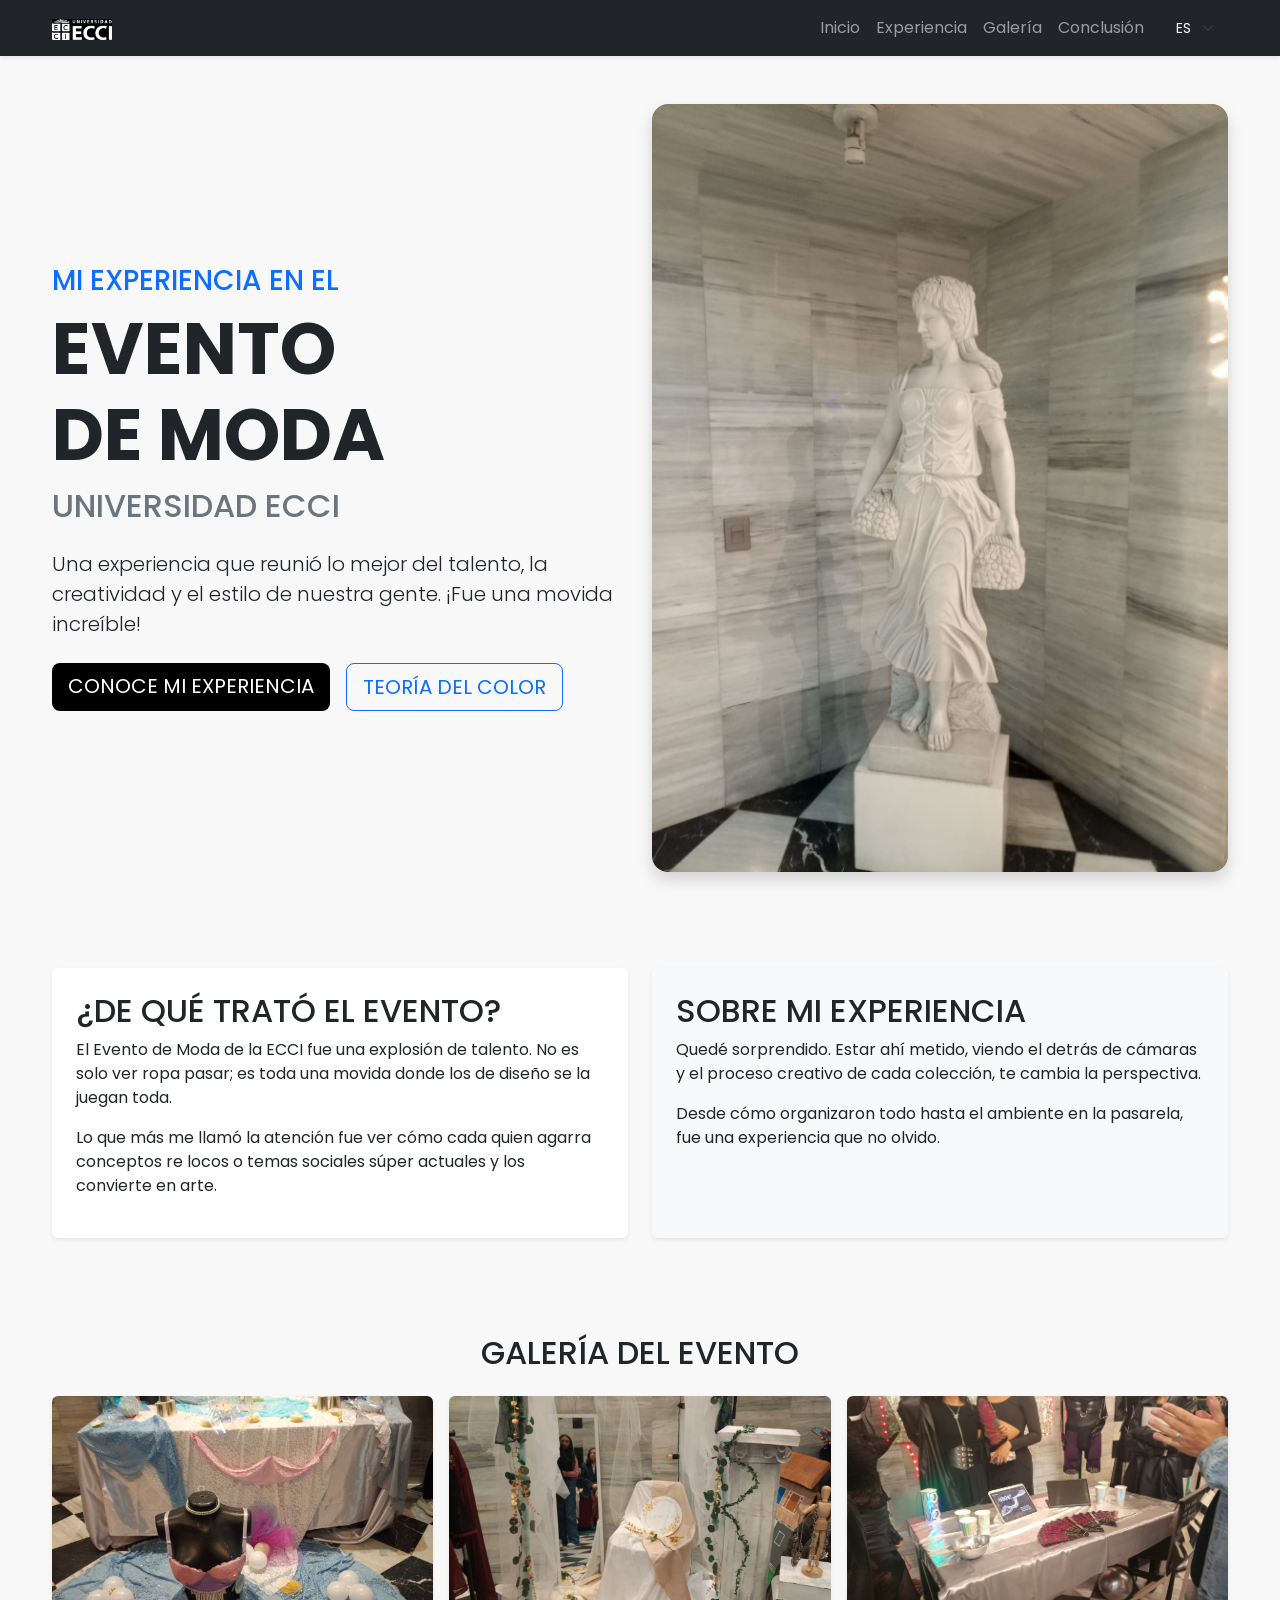
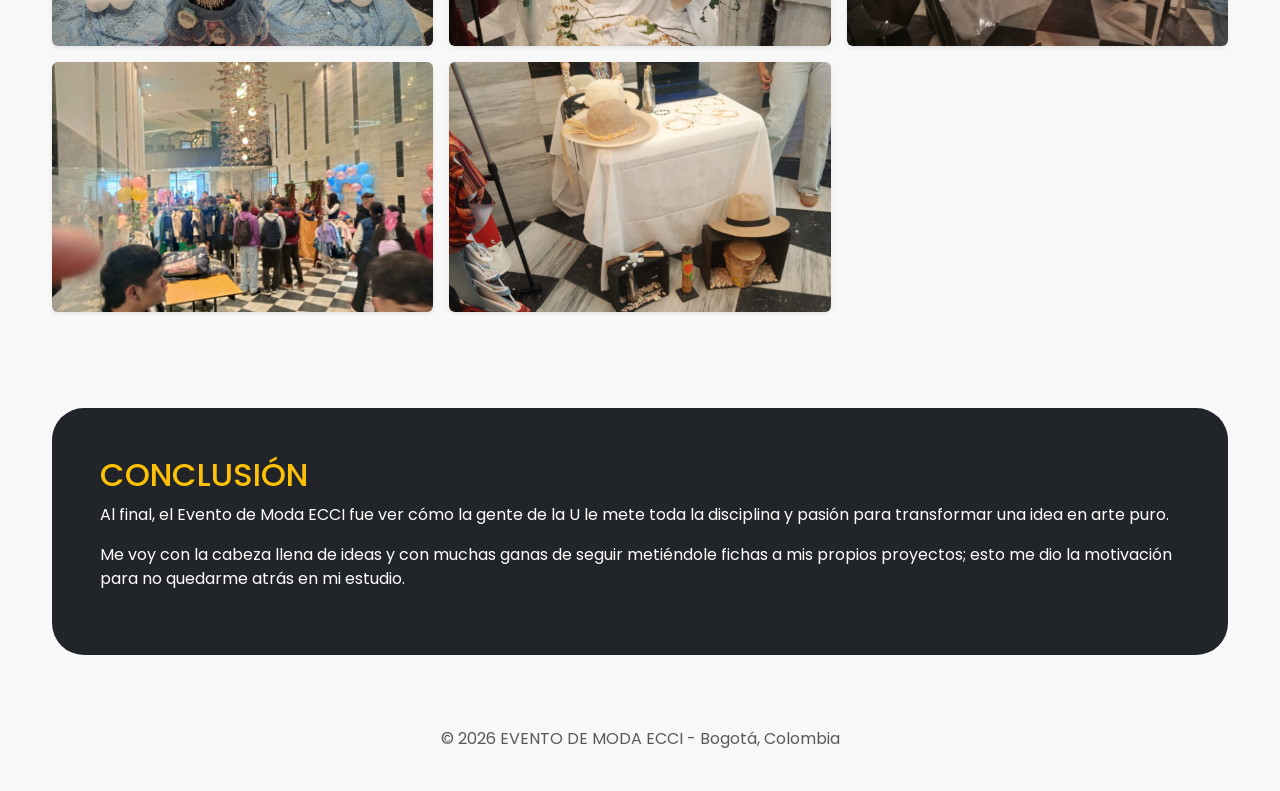
==== index.html @ 48673d4c "Add files via upload" ====
<!DOCTYPE html>

<html lang="es">



<head>

    <meta charset="UTF-8">

    <meta name="viewport" content="width=device-width, initial-scale=1.0">

    <title>Evento de Moda ECCI</title>

    <link href="https://cdn.jsdelivr.net/npm/bootstrap@5.3.3/dist/css/bootstrap.min.css" rel="stylesheet">

    <link href="https://fonts.googleapis.com/css2?family=Poppins:wght@300;400;600;700&display=swap" rel="stylesheet">

    <link rel="stylesheet" href="css/estilos.css">

    <style>

        .galeria-img { width: 100%; height: 250px; object-fit: cover; }

    </style>

</head>



<body>



<nav class="navbar navbar-expand-lg sticky-top bg-dark navbar-dark shadow-sm">

    <div class="container">

        <a class="navbar-brand" href="#"><img src="img/logo.png" alt="Logo" width="60"></a>

        <button class="navbar-toggler" type="button" data-bs-toggle="collapse" data-bs-target="#navMenu">

            <span class="navbar-toggler-icon"></span>

        </button>

        <div class="collapse navbar-collapse" id="navMenu">

            <ul class="navbar-nav ms-auto align-items-center">

                <li class="nav-item"><a class="nav-link" href="#inicio" data-es="Inicio" data-en="Home">Inicio</a></li>

                <li class="nav-item"><a class="nav-link" href="#experiencia" data-es="Experiencia" data-en="Experience">Experiencia</a></li>

                <li class="nav-item"><a class="nav-link" href="#galeria" data-es="Galería" data-en="Gallery">Galería</a></li>

                <li class="nav-item"><a class="nav-link" href="#conclusion" data-es="Conclusión" data-en="Conclusion">Conclusión</a></li>

                <li class="nav-item ms-lg-3">

                    <select class="form-select form-select-sm bg-dark text-white border-0" id="langSelector" onchange="cambiarIdioma()">

                        <option value="es">ES</option>

                        <option value="en">EN</option>

                    </select>

                </li>

            </ul>

        </div>

    </div>

</nav>



<header id="inicio" class="container py-5">

    <div class="row align-items-center">

        <div class="col-lg-6">

            <h3 class="text-primary" data-es="MI EXPERIENCIA EN EL" data-en="MY EXPERIENCE AT THE">MI EXPERIENCIA EN EL</h3>

            <h1 class="display-2 fw-bold" data-es="EVENTO<br>DE MODA" data-en="FASHION<br>EVENT">EVENTO<br>DE MODA</h1>

            <h2 class="text-secondary" data-es="UNIVERSIDAD ECCI" data-en="ECCI UNIVERSITY">UNIVERSIDAD ECCI</h2>

            <p class="lead my-4" data-es="Una experiencia que reunió lo mejor del talento, la creatividad y el estilo de nuestra gente. ¡Fue una movida increíble!" data-en="An experience that brought together the best of talent, creativity, and our people's style. It was an incredible move!">Una experiencia que reunió lo mejor del talento, la creatividad y el estilo de nuestra gente. ¡Fue una movida increíble!</p>

            <div class="d-flex gap-3">

                <a href="#experiencia" class="btn btn-dark btn-lg" data-es="CONOCE MI EXPERIENCIA" data-en="KNOW MY EXPERIENCE">CONOCE MI EXPERIENCIA</a>

                <a href="teoria-color.html" class="btn btn-outline-primary btn-lg" data-es="TEORÍA DEL COLOR" data-en="COLOR THEORY">TEORÍA DEL COLOR</a>

            </div>

        </div>

        <div class="col-lg-6 text-center"><img src="img/portada.jpg" class="img-fluid rounded-4 shadow" alt="Evento"></div>

    </div>

</header>



<section id="experiencia" class="container py-5">

    <div class="row g-4">

        <div class="col-md-6">

            <div class="card h-100 p-4 border-0 shadow-sm">

                <h2 data-es="¿DE QUÉ TRATÓ EL EVENTO?" data-en="WHAT WAS THE EVENT ABOUT?">¿DE QUÉ TRATÓ EL EVENTO?</h2>

                <p data-es="El Evento de Moda de la ECCI fue una explosión de talento. No es solo ver ropa pasar; es toda una movida donde los de diseño se la juegan toda." data-en="The ECCI Fashion Event was an explosion of talent. It is not just watching clothes go by; it is a whole scene where design students give it their all.">El Evento de Moda de la ECCI fue una explosión de talento. No es solo ver ropa pasar; es toda una movida donde los de diseño se la juegan toda.</p>

                <p data-es="Lo que más me llamó la atención fue ver cómo cada quien agarra conceptos re locos o temas sociales súper actuales y los convierte en arte." data-en="What caught my attention the most was seeing how everyone takes crazy concepts or current social themes and turns them into art.">Lo que más me llamó la atención fue ver cómo cada quien agarra conceptos re locos o temas sociales súper actuales y los convierte en arte.</p>

            </div>

        </div>

        <div class="col-md-6">

            <div class="card h-100 p-4 border-0 shadow-sm bg-light">

                <h2 data-es="SOBRE MI EXPERIENCIA" data-en="ABOUT MY EXPERIENCE">SOBRE MI EXPERIENCIA</h2>

                <p data-es="Quedé sorprendido. Estar ahí metido, viendo el detrás de cámaras y el proceso creativo de cada colección, te cambia la perspectiva." data-en="I was surprised. Being there, seeing behind the scenes and the creative process of each collection, changes your perspective.">Quedé sorprendido. Estar ahí metido, viendo el detrás de cámaras y el proceso creativo de cada colección, te cambia la perspectiva.</p>

                <p data-es="Desde cómo organizaron todo hasta el ambiente en la pasarela, fue una experiencia que no olvido." data-en="From how they organized everything to the atmosphere on the runway, it was an experience I won't forget.">Desde cómo organizaron todo hasta el ambiente en la pasarela, fue una experiencia que no olvido.</p>

            </div>

        </div>

    </div>

</section>



<section id="galeria" class="container py-5">

    <h2 class="text-center mb-4" data-es="GALERÍA DEL EVENTO" data-en="EVENT GALLERY">GALERÍA DEL EVENTO</h2>

    <div class="row g-3">

        <div class="col-6 col-md-4"><img src="img/galeria1.jpg" class="img-fluid rounded shadow-sm galeria-img"></div>

        <div class="col-6 col-md-4"><img src="img/galeria2.jpg" class="img-fluid rounded shadow-sm galeria-img"></div>

        <div class="col-6 col-md-4"><img src="img/galeria3.jpg" class="img-fluid rounded shadow-sm galeria-img"></div>

        <div class="col-6 col-md-4"><img src="img/galeria4.jpg" class="img-fluid rounded shadow-sm galeria-img"></div>

        <div class="col-6 col-md-4"><img src="img/galeria5.jpg" class="img-fluid rounded shadow-sm galeria-img"></div>

    </div>

</section>



<section id="conclusion" class="container py-5">

    <div class="bg-dark text-white p-5 rounded-5">

        <h2 class="text-warning" data-es="CONCLUSIÓN" data-en="CONCLUSION">CONCLUSIÓN</h2>

        <p data-es="Al final, el Evento de Moda ECCI fue ver cómo la gente de la U le mete toda la disciplina y pasión para transformar una idea en arte puro." data-en="In the end, the ECCI Fashion Event was seeing how the university students put all their discipline and passion into transforming an idea into pure art.">Al final, el Evento de Moda ECCI fue ver cómo la gente de la U le mete toda la disciplina y pasión para transformar una idea en arte puro.</p>

        <p data-es="Me voy con la cabeza llena de ideas y con muchas ganas de seguir metiéndole fichas a mis propios proyectos; esto me dio la motivación para no quedarme atrás en mi estudio." data-en="I leave with my head full of ideas and eager to keep putting effort into my own projects; this gave me the motivation not to fall behind in my studies.">Me voy con la cabeza llena de ideas y con muchas ganas de seguir metiéndole fichas a mis propios proyectos; esto me dio la motivación para no quedarme atrás en mi estudio.</p>

    </div>

</section>



<footer class="py-4 text-center text-muted">

    <p>&copy; 2026 EVENTO DE MODA ECCI - Bogotá, Colombia</p>

</footer>



<script>

    function cambiarIdioma() {

        const lang = document.getElementById('langSelector').value;

        document.querySelectorAll('[data-es]').forEach(el => {

            el.innerHTML = el.getAttribute(lang === 'en' ? 'data-en' : 'data-es');

        });

    }

</script>

<script src="https://cdn.jsdelivr.net/npm/bootstrap@5.3.3/dist/js/bootstrap.bundle.min.js"></script>

</body>

</html>
---- css/estilos.css ----
/* --- Limpieza y Base --- */
* {
    margin: 0;
    padding: 0;
    box-sizing: border-box;
    font-family: 'Poppins', sans-serif;
}

body {
    background: #f8f8f8;
}

/* --- Hero Section (El que se te movía) --- */
/* Eliminamos cualquier propiedad inventada que estuviera causando el cuadro */
.hero {
    display: flex;
    align-items: center;
    justify-content: space-between;
    padding: 0;
    margin-top: 50px;
    background-color: transparent; 
}

/* Ajuste específico para que la imagen no se mueva sola */
.hero-imagen img {
    width: 100%;
    height: auto;
    display: block;
    border-radius: 20px;
}

/* --- Asegurar que las tarjetas no se desborden --- */
.card {
    border: none !important;
    box-shadow: 0 4px 6px rgba(0,0,0,0.1);
}

/* Si usas Bootstrap, esto asegura que el contenedor principal no se mueva */
.container {
    max-width: 1200px;
    margin: 0 auto;
}

/* Opcional: Para que el botón tenga un toque más profesional */
.btn-dark {
    background-color: #000;
    border: none;
    transition: background-color 0.3s ease;
}

.btn-dark:hover {
    background-color: #333; /* Un gris muy oscuro al pasar el mouse */
}

.galeria-img {
    width: 100%;
    height: 250px; /* Ajusta este valor a la altura que prefieras */
    object-fit: cover; /* Esto hace que la imagen llene el espacio sin estirarse */
    transition: transform 0.3s ease;
}

.galeria-img:hover {
    transform: scale(1.03); /* Un pequeño efecto al pasar el mouse */
    cursor: pointer;
}
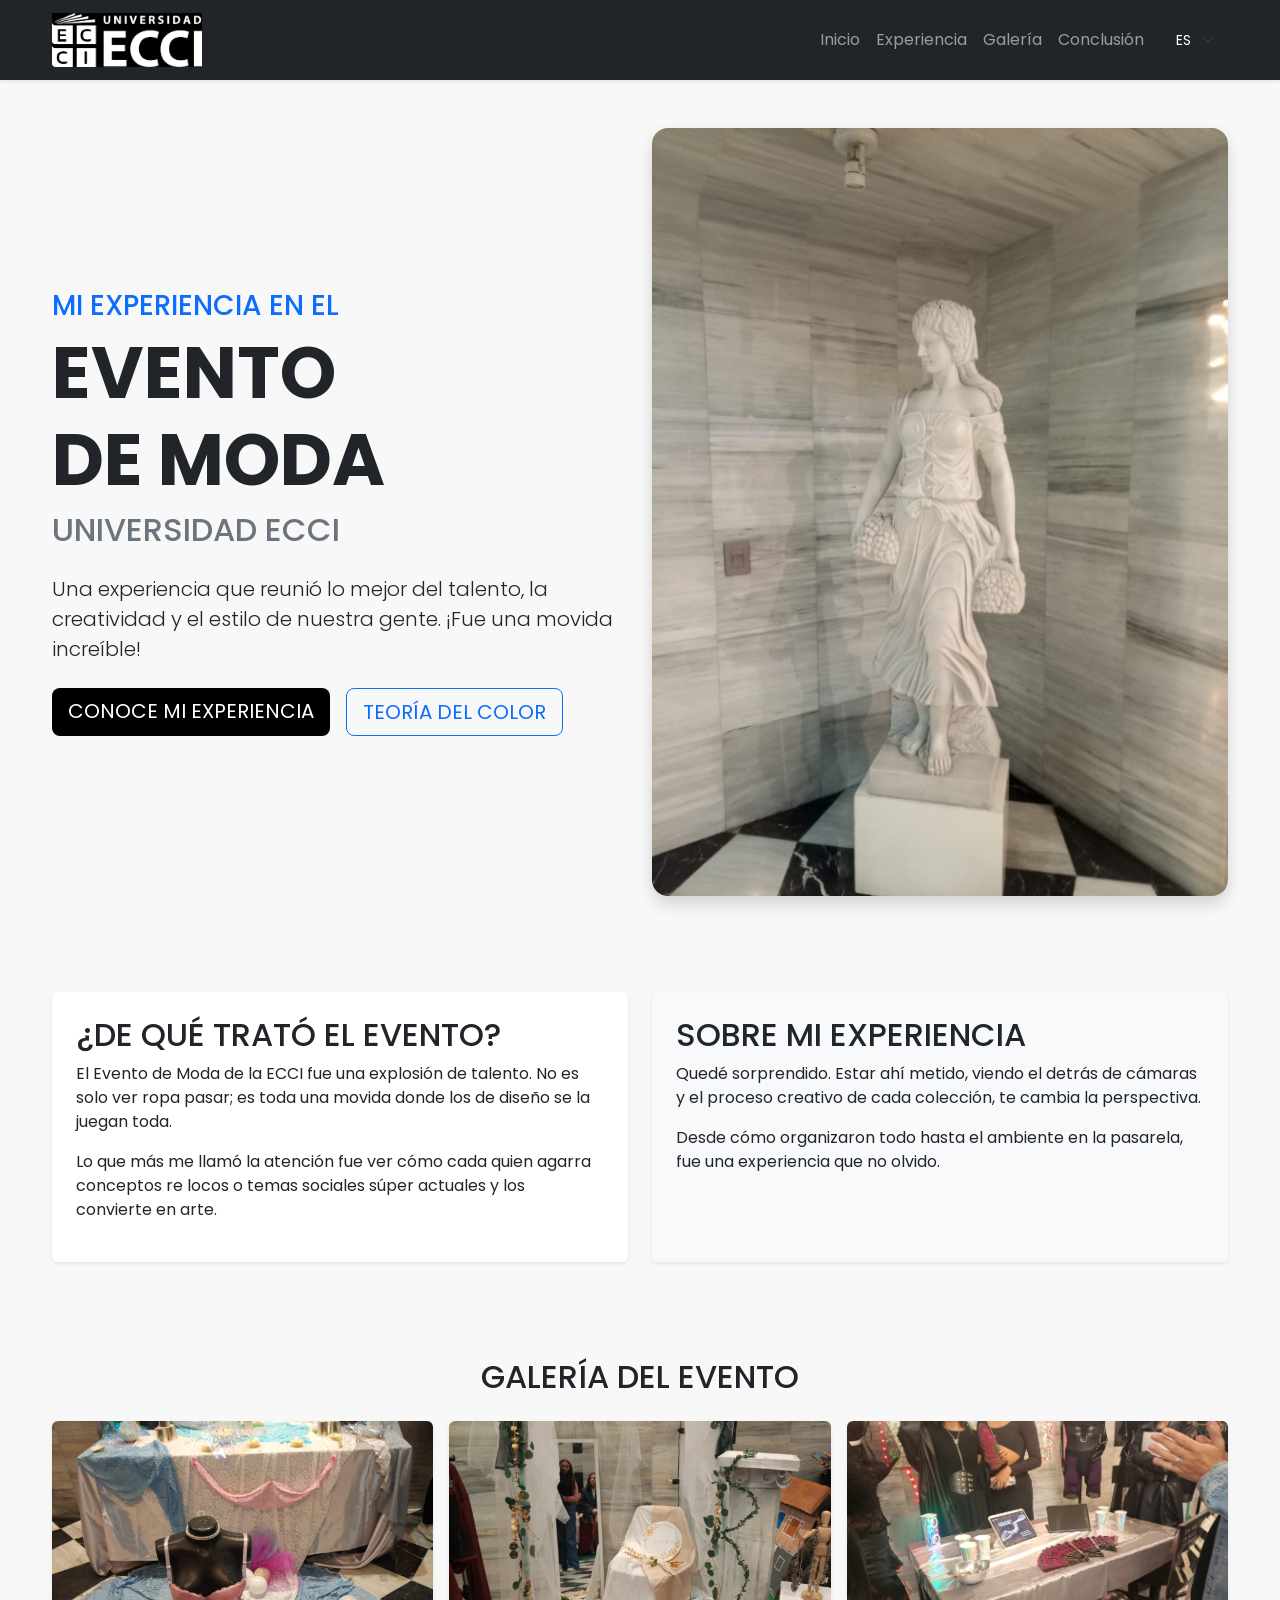
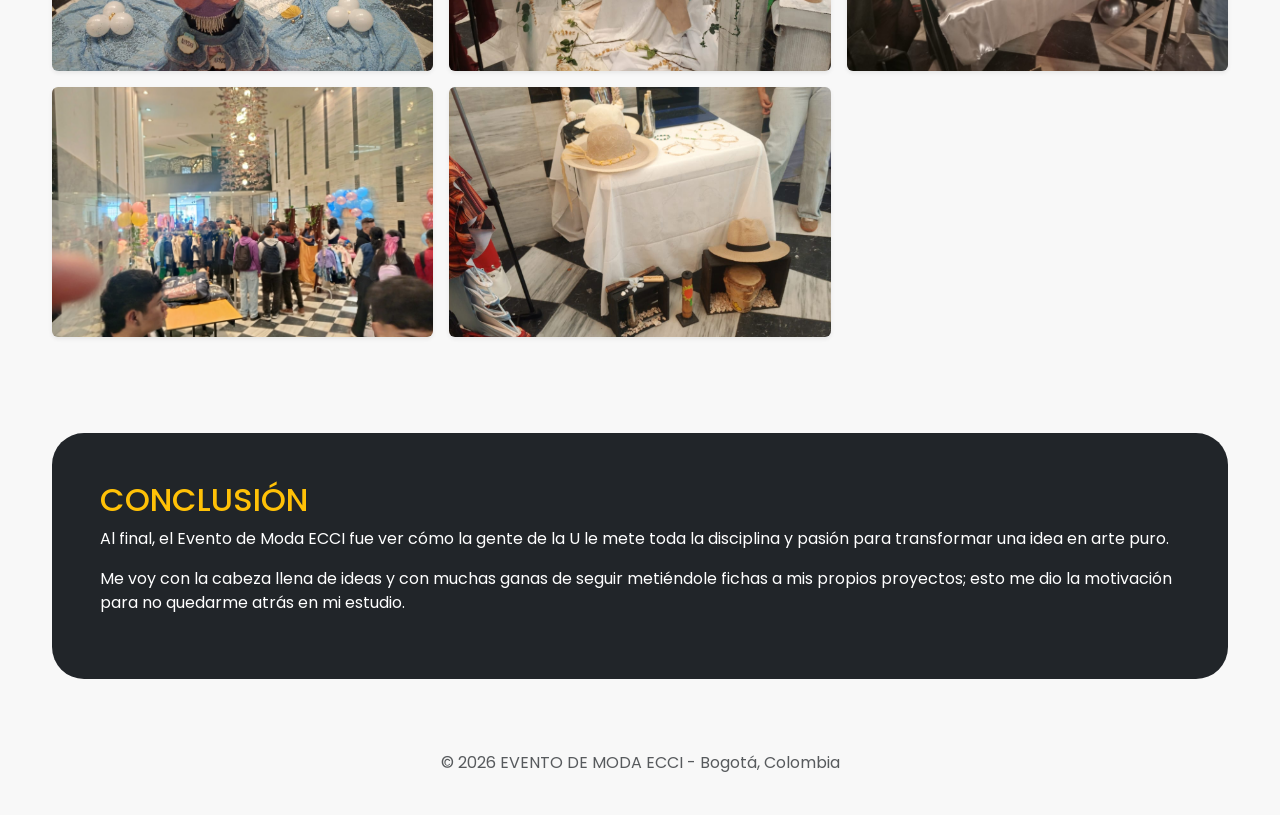
==== commit 791fd62a: "Update index.html" ====
--- a/index.html
+++ b/index.html
@@ -1,218 +1,110 @@
 <!DOCTYPE html>
-
 <html lang="es">
 
-
-
 <head>
-
     <meta charset="UTF-8">
-
     <meta name="viewport" content="width=device-width, initial-scale=1.0">
-
     <title>Evento de Moda ECCI</title>
-
     <link href="https://cdn.jsdelivr.net/npm/bootstrap@5.3.3/dist/css/bootstrap.min.css" rel="stylesheet">
-
     <link href="https://fonts.googleapis.com/css2?family=Poppins:wght@300;400;600;700&display=swap" rel="stylesheet">
-
     <link rel="stylesheet" href="css/estilos.css">
-
     <style>
-
         .galeria-img { width: 100%; height: 250px; object-fit: cover; }
-
+        .navbar-brand img { width: 150px; }
     </style>
-
 </head>
-
-
 
 <body>
 
-
-
 <nav class="navbar navbar-expand-lg sticky-top bg-dark navbar-dark shadow-sm">
-
     <div class="container">
-
-        <a class="navbar-brand" href="#"><img src="img/logo.png" alt="Logo" width="60"></a>
-
+        <a class="navbar-brand" href="#"><img src="img/logo.png" alt="Logo"></a>
         <button class="navbar-toggler" type="button" data-bs-toggle="collapse" data-bs-target="#navMenu">
-
             <span class="navbar-toggler-icon"></span>
-
         </button>
-
         <div class="collapse navbar-collapse" id="navMenu">
-
             <ul class="navbar-nav ms-auto align-items-center">
-
                 <li class="nav-item"><a class="nav-link" href="#inicio" data-es="Inicio" data-en="Home">Inicio</a></li>
-
                 <li class="nav-item"><a class="nav-link" href="#experiencia" data-es="Experiencia" data-en="Experience">Experiencia</a></li>
-
                 <li class="nav-item"><a class="nav-link" href="#galeria" data-es="Galería" data-en="Gallery">Galería</a></li>
-
                 <li class="nav-item"><a class="nav-link" href="#conclusion" data-es="Conclusión" data-en="Conclusion">Conclusión</a></li>
-
                 <li class="nav-item ms-lg-3">
-
                     <select class="form-select form-select-sm bg-dark text-white border-0" id="langSelector" onchange="cambiarIdioma()">
-
                         <option value="es">ES</option>
-
                         <option value="en">EN</option>
-
                     </select>
-
                 </li>
-
             </ul>
-
         </div>
-
     </div>
-
 </nav>
 
-
-
 <header id="inicio" class="container py-5">
-
     <div class="row align-items-center">
-
         <div class="col-lg-6">
-
             <h3 class="text-primary" data-es="MI EXPERIENCIA EN EL" data-en="MY EXPERIENCE AT THE">MI EXPERIENCIA EN EL</h3>
-
             <h1 class="display-2 fw-bold" data-es="EVENTO<br>DE MODA" data-en="FASHION<br>EVENT">EVENTO<br>DE MODA</h1>
-
             <h2 class="text-secondary" data-es="UNIVERSIDAD ECCI" data-en="ECCI UNIVERSITY">UNIVERSIDAD ECCI</h2>
-
             <p class="lead my-4" data-es="Una experiencia que reunió lo mejor del talento, la creatividad y el estilo de nuestra gente. ¡Fue una movida increíble!" data-en="An experience that brought together the best of talent, creativity, and our people's style. It was an incredible move!">Una experiencia que reunió lo mejor del talento, la creatividad y el estilo de nuestra gente. ¡Fue una movida increíble!</p>
-
             <div class="d-flex gap-3">
-
                 <a href="#experiencia" class="btn btn-dark btn-lg" data-es="CONOCE MI EXPERIENCIA" data-en="KNOW MY EXPERIENCE">CONOCE MI EXPERIENCIA</a>
-
                 <a href="teoria-color.html" class="btn btn-outline-primary btn-lg" data-es="TEORÍA DEL COLOR" data-en="COLOR THEORY">TEORÍA DEL COLOR</a>
-
             </div>
-
         </div>
-
         <div class="col-lg-6 text-center"><img src="img/portada.jpg" class="img-fluid rounded-4 shadow" alt="Evento"></div>
-
     </div>
-
 </header>
 
-
-
 <section id="experiencia" class="container py-5">
-
     <div class="row g-4">
-
         <div class="col-md-6">
-
             <div class="card h-100 p-4 border-0 shadow-sm">
-
                 <h2 data-es="¿DE QUÉ TRATÓ EL EVENTO?" data-en="WHAT WAS THE EVENT ABOUT?">¿DE QUÉ TRATÓ EL EVENTO?</h2>
-
                 <p data-es="El Evento de Moda de la ECCI fue una explosión de talento. No es solo ver ropa pasar; es toda una movida donde los de diseño se la juegan toda." data-en="The ECCI Fashion Event was an explosion of talent. It is not just watching clothes go by; it is a whole scene where design students give it their all.">El Evento de Moda de la ECCI fue una explosión de talento. No es solo ver ropa pasar; es toda una movida donde los de diseño se la juegan toda.</p>
-
                 <p data-es="Lo que más me llamó la atención fue ver cómo cada quien agarra conceptos re locos o temas sociales súper actuales y los convierte en arte." data-en="What caught my attention the most was seeing how everyone takes crazy concepts or current social themes and turns them into art.">Lo que más me llamó la atención fue ver cómo cada quien agarra conceptos re locos o temas sociales súper actuales y los convierte en arte.</p>
-
             </div>
-
         </div>
-
         <div class="col-md-6">
-
             <div class="card h-100 p-4 border-0 shadow-sm bg-light">
-
                 <h2 data-es="SOBRE MI EXPERIENCIA" data-en="ABOUT MY EXPERIENCE">SOBRE MI EXPERIENCIA</h2>
-
                 <p data-es="Quedé sorprendido. Estar ahí metido, viendo el detrás de cámaras y el proceso creativo de cada colección, te cambia la perspectiva." data-en="I was surprised. Being there, seeing behind the scenes and the creative process of each collection, changes your perspective.">Quedé sorprendido. Estar ahí metido, viendo el detrás de cámaras y el proceso creativo de cada colección, te cambia la perspectiva.</p>
-
                 <p data-es="Desde cómo organizaron todo hasta el ambiente en la pasarela, fue una experiencia que no olvido." data-en="From how they organized everything to the atmosphere on the runway, it was an experience I won't forget.">Desde cómo organizaron todo hasta el ambiente en la pasarela, fue una experiencia que no olvido.</p>
-
             </div>
-
         </div>
-
     </div>
-
 </section>
 
-
-
 <section id="galeria" class="container py-5">
-
     <h2 class="text-center mb-4" data-es="GALERÍA DEL EVENTO" data-en="EVENT GALLERY">GALERÍA DEL EVENTO</h2>
-
     <div class="row g-3">
-
         <div class="col-6 col-md-4"><img src="img/galeria1.jpg" class="img-fluid rounded shadow-sm galeria-img"></div>
-
         <div class="col-6 col-md-4"><img src="img/galeria2.jpg" class="img-fluid rounded shadow-sm galeria-img"></div>
-
         <div class="col-6 col-md-4"><img src="img/galeria3.jpg" class="img-fluid rounded shadow-sm galeria-img"></div>
-
         <div class="col-6 col-md-4"><img src="img/galeria4.jpg" class="img-fluid rounded shadow-sm galeria-img"></div>
-
         <div class="col-6 col-md-4"><img src="img/galeria5.jpg" class="img-fluid rounded shadow-sm galeria-img"></div>
-
     </div>
-
 </section>
 
-
-
 <section id="conclusion" class="container py-5">
-
     <div class="bg-dark text-white p-5 rounded-5">
-
         <h2 class="text-warning" data-es="CONCLUSIÓN" data-en="CONCLUSION">CONCLUSIÓN</h2>
-
         <p data-es="Al final, el Evento de Moda ECCI fue ver cómo la gente de la U le mete toda la disciplina y pasión para transformar una idea en arte puro." data-en="In the end, the ECCI Fashion Event was seeing how the university students put all their discipline and passion into transforming an idea into pure art.">Al final, el Evento de Moda ECCI fue ver cómo la gente de la U le mete toda la disciplina y pasión para transformar una idea en arte puro.</p>
-
         <p data-es="Me voy con la cabeza llena de ideas y con muchas ganas de seguir metiéndole fichas a mis propios proyectos; esto me dio la motivación para no quedarme atrás en mi estudio." data-en="I leave with my head full of ideas and eager to keep putting effort into my own projects; this gave me the motivation not to fall behind in my studies.">Me voy con la cabeza llena de ideas y con muchas ganas de seguir metiéndole fichas a mis propios proyectos; esto me dio la motivación para no quedarme atrás en mi estudio.</p>
-
     </div>
-
 </section>
 
-
-
 <footer class="py-4 text-center text-muted">
-
     <p>&copy; 2026 EVENTO DE MODA ECCI - Bogotá, Colombia</p>
-
 </footer>
 
-
-
 <script>
-
     function cambiarIdioma() {
-
         const lang = document.getElementById('langSelector').value;
-
         document.querySelectorAll('[data-es]').forEach(el => {
-
             el.innerHTML = el.getAttribute(lang === 'en' ? 'data-en' : 'data-es');
-
         });
-
     }
-
 </script>
-
 <script src="https://cdn.jsdelivr.net/npm/bootstrap@5.3.3/dist/js/bootstrap.bundle.min.js"></script>
-
 </body>
-
-</html> 
-
+</html>
